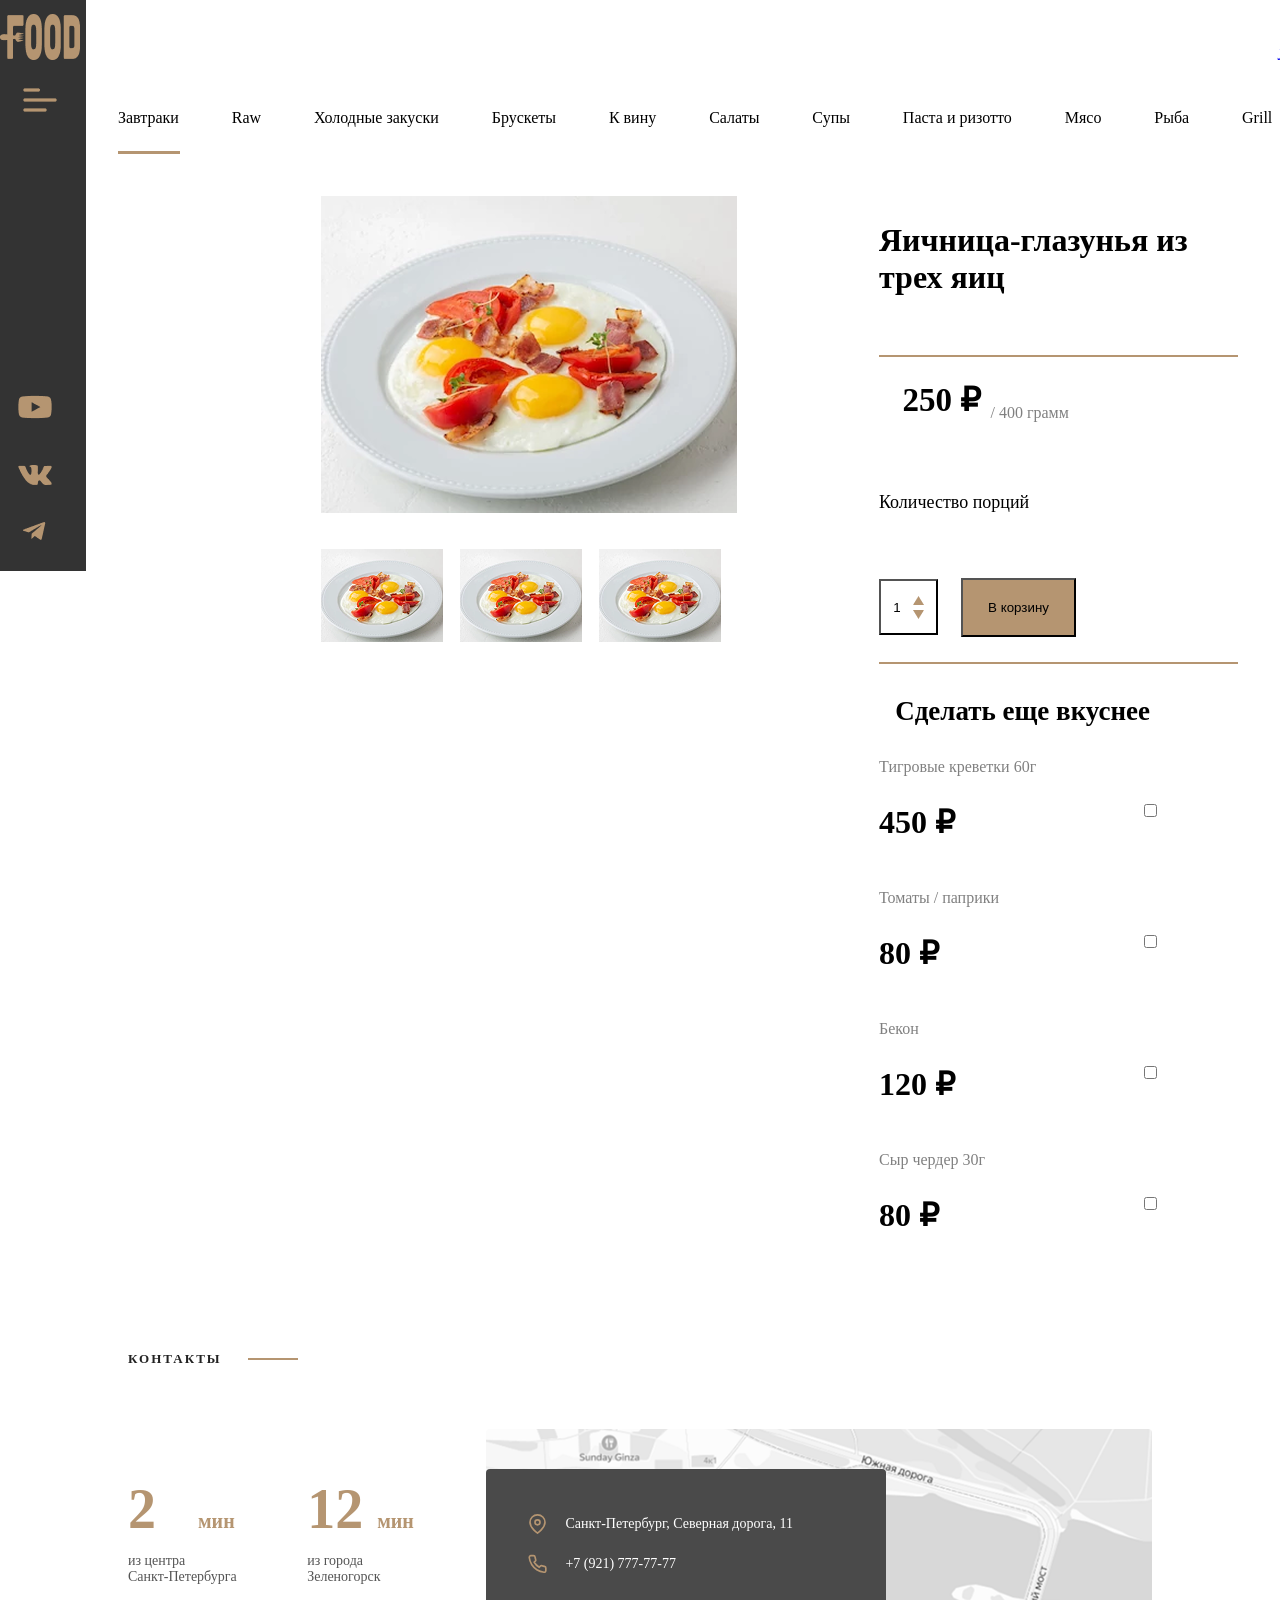
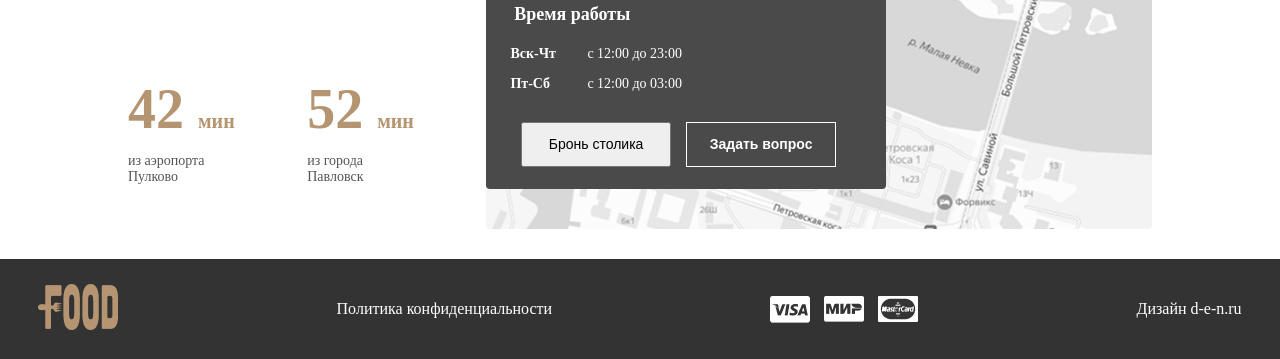
==== page3/page3.html @ 15094f84 "lkhg" ====
<!DOCTYPE html>
<html lang="en">
<head>
    <meta charset="UTF-8">
    <meta name="viewport" content="width=device-width, initial-scale=1.0">
    <title>Document</title>
    <link rel="stylesheet" href="page.3.css">
</head>
<body>
     <div class="section_one">
        
        <div class="left_header">
        <div class="header_mini">
           <img src="../assets/Frame 2.png" alt="IMG">
            <div class="nav_icons">
                <div class="nav_mini_icons">
                     <img src="../assets/soc-icons.png" alt="IMG">
                     <img src="../assets/soc-icons (1).png" alt="IMG">
                     <img src="../assets/Vector (3).png" alt="IMG">
                </div>
                
            </div>
            
        </div>
    </div>
    
    <div class="right_food">
        
        <div class="right_food_container">
            
            <div class="nav">
                
                <div class="navigashion">
                    
                   <a href="../page4/page4.html"> Личный кабинет </a>
                   <img src="../assets/Vector (4).png" alt="IMG">
                   <img src="../assets/Vector (5).png" alt="IMG">
                </div>
                
            </div>
            <div class="sortirovka">
                
                <div class="tire_big">
                    <div class="tire"></div>
                </div>
                      <ul>
                          <li><a href="#"></a> Завтраки </li>
                          <li><a href="#"></a> Raw </li>
                          <li><a href="#"></a> Холодные закуски </li>
                          <li><a href="#"></a> Брускеты </li>
                          <li><a href="#"></a> К вину </li>
                          <li><a href="#"></a> Салаты </li>
                          <li><a href="#"></a> Супы </li>
                          <li><a href="#"></a> Паста и ризотто </li>
                          <li><a href="#"></a> Мясо </li>
                          <li><a href="#"></a> Рыба </li>
                          <li><a href="#"></a> Grill </li>
                          <li><a href="#"></a> Мангал </li>
                          <li><a href="#"></a> Гарниры </li>
                          
                      </ul>
                      
                      

            </div>
        </div>
        <div class="mini_menu">
                <div class="mini_menu_container">
                    <div class="container_left">
                        <div class="img_left">
                            <img src="../assets/Rectangle 59.png" alt="IMG">
                        </div>
                        <div class="mini_img">
                            <img src="../assets/Rectangle 62.png" alt="IMG">
                            <img src="../assets/Rectangle 62.png" alt="IMG">
                            <img src="../assets/Rectangle 62.png" alt="IMG">
                        </div>
                    </div>
                    <div class="right_menu_container">
                        <div class="right_menu_mini_container">
                            <div class="menu_p">
                                <p><strong>Яичница-глазунья из трех яиц</strong></p>
                            </div>
                            <div class="tiretwo"></div>
                            <div class="p_menu_right">
                                <p><strong>250 ₽</strong></p>
                                <div class="gr">
                                    <p>/ 400 грамм</p>
                                </div>
                            </div>
                            <div class="text_kol-vo_menu">
                                <p>Количество порций</p>
                            </div>
                            
                            <div class="button_mini">
                                <button class="one_but"> 1 <img src="../assets/Group 14.png" alt="IMG"></button>
                                <button>В корзину</button>
                            </div>
                            <div class="tiretwo"></div>
                            <div class="text_two">
                                <p><strong>Сделать еще вкуснее</strong></p>
                            </div>

                           <div class="section_section">
                             <div class="p_grey">
                                <p>Тигровые креветки 60г</p>
                            </div>
                             <div class="text_strong">
                                    <p><strong>450 ₽</strong></p>
                                </div>
                                <div class="grey_one_img">
                                    <input type="checkbox" name="" id="">
                                </div>
                            <div class="p_grey">
                                <p>Томаты / паприки</p>
                               
                            </div>
                             <div class="text_strong">
                                    <p><strong>80 ₽</strong></p>
                                </div>
                            <div class="grey_two_img">
                                 <input type="checkbox" name="" id="">
                            </div>
                            <div class="p_grey">
                                <p>Бекон</p>
                                
                            </div>
                            <div class="text_strong">
                                    <p><strong>120 ₽</strong></p>
                                </div>
                               
                            <div class="img_grey">
                                <input type="checkbox" name="" id="">
                            </div>
                            <div class="p_grey">
                                <p>Сыр чердер 30г</p>
                                
                            </div>
                            <div class="text_strong">
                                    <p><strong>80 ₽</strong></p>
                                </div>
                            <div class="img_grey_four">
                               <input type="checkbox" name="" id="">
                            </div>
                           </div>

                        </div>
                    </div>
                </div>
            </div>
           
    </div>
</div>

<div class="sec4">
        <div class="sec4_container">

     
        <div class="sec4_header">
            <p class="sec4_title">КОНТАКТЫ</p>
            <div class="sec4_line"></div>
        </div>

      
        <div class="sec4_content">

         
            <div class="sec4_times">
                <div class="time_block">
                    <div class="time_number">
                        <span class="num">2</span>
                        <span class="unit">мин</span>
                    </div>
                    <p class="time_label">из центра<br>Санкт-Петербурга</p>
                </div>

                <div class="time_block">
                    <div class="time_number">
                        <span class="num">12</span>
                        <span class="unit">мин</span>
                    </div>
                    <p class="time_label">из города<br>Зеленогорск</p>
                </div>

                <div class="time_block">
                    <div class="time_number">
                        <span class="num">42</span>
                        <span class="unit">мин</span>
                    </div>
                    <p class="time_label">из аэропорта<br>Пулково</p>
                </div>

                <div class="time_block">
                    <div class="time_number">
                        <span class="num">52</span>
                        <span class="unit">мин</span>
                    </div>
                    <p class="time_label">из города<br>Павловск</p>
                </div>
            </div>

        
            <div class="sec4_map">
              
                <div class="map_bg">
                 
                </div>

                <div class="map_overlay">
                    <div class="overlay_info">
                        <div class="info_row">
                            <svg class="icon" viewBox="0 0 24 24" fill="none" stroke="#B59571" stroke-width="2">
                                <path d="M21 10c0 7-9 13-9 13s-9-6-9-13a9 9 0 0 1 18 0z"/>
                                <circle cx="12" cy="10" r="3"/>
                            </svg>
                            <span>Санкт-Петербург, Северная дорога, 11</span>
                        </div>

                        <div class="info_row">
                            <svg class="icon" viewBox="0 0 24 24" fill="none" stroke="#B59571" stroke-width="2">
                                <path d="M22 16.92v3a2 2 0 0 1-2.18 2 19.79 19.79 0 0 1-8.63-3.07
                                         19.5 19.5 0 0 1-6-6 19.79 19.79 0 0 1-3.07-8.67
                                         A2 2 0 0 1 4.11 2h3a2 2 0 0 1 2 1.72c.127.96.361 1.903.7 2.81
                                         a2 2 0 0 1-.45 2.11L8.09 9.91a16 16 0 0 0 6 6l1.27-1.27
                                         a2 2 0 0 1 2.11-.45c.907.339 1.85.573 2.81.7A2 2 0 0 1 22 16.92z"/>
                            </svg>
                            <span>+7 (921) 777-77-77</span>
                        </div>

                        <h3 class="work_title">Время работы</h3>

                        <div class="work_schedule">
                            <p><strong>Вск-Чт</strong>&nbsp;&nbsp;с 12:00 до 23:00</p>
                            <p><strong>Пт-Сб</strong>&nbsp;&nbsp;с 12:00 до 03:00</p>
                        </div>

                        <div class="overlay_buttons">
                            <button class="btn_primary">Бронь столика</button>
                            <button class="btn_outline_light">Задать вопрос</button>
                        </div>
                    </div>
                </div>
            </div>

        </div>
        </div>
        </div>
<footer class="footer">
    <div class="footer_container">

       
        <div class="footer_left">
            <div class="footer_logo_inner">
                <img src="../assets/logo.png" alt="FOOD">
            </div>
            
        </div>

    
        <div class="footer_center">
            <div class="footer_center_inner">
                <a href="#" class="footer_link">Политика конфиденциальности</a>
            </div>

        </div>
                    <div class="footer_left_mir">
                <img src="../assets/Vector (7).png" alt="IMG">
                <img src="../assets/mir-svgrepo-com 1.png" alt="IMG">
                <img src="../assets/mastercard-svgrepo-com 1.png" alt="IMG">
            </div>
        <div class="footer_right">
            <div class="footer_right_inner">
                <span class="footer_text">Дизайн d-e-n.ru</span>
            </div>
            </div>
        </div>
                                </footer>
                        
                </div>
         </div>
    </div>


</body>
</html>
---- page3/page.3.css ----
*{
    padding: 0%;
    margin: 0%;
}

.section_one{
    width: 1520px;
    height: 1259px;
    display: flex;
}

.left_header {
    width: 86px;
    height: 571px;
    background-color: #333333;
    position: fixed;
    display: flex;
    justify-content: space-between;
    align-items: center;
}

.header_mini{
    width: 84px;
    height: 142%;
    display: flex;
    justify-content: space-around;
    align-items: flex-start;
    font-size: 53px;
    flex-direction: column;
}

.nav_icons{
    width: 10%;
    height: 21%;
}

.nav_mini_icons{
    width: 69px;
    height: 90%;
    display: flex;
    justify-content: space-between;
    flex-direction: column;
    align-items: center;
}

.right_food{
    width: 131%;
    height: 38%;
    display: flex;
    justify-content: center;
    flex-wrap: wrap;
    align-items: center;
   
}

.right_food_container{
    width: 96%;
    display: flex;
    flex-wrap: wrap;
    justify-content: center;
    align-items: center;
}

.nav{
    width: 100%;
    height: 109px;
    display: flex;
    justify-content: end;
    align-items: center;
    flex-wrap: wrap;
}

.sortirovka{
width: 100%;
    height: 100%;
    display: flex;
    justify-content: flex-end;
}

.sortirovka ul {
width: 94%;
    height: 3%;
    display: flex;
    justify-content: space-between;
    align-items: center;
}

.tire{
    width: 62px;
    background-color: #B59571;
    height: 3px;
}

.tire_big{
   width: 0px;
    height: 87px;
    display: flex;
    justify-content: center;
    flex-direction: column-reverse;
}

.navigashion{
    width: 223px;
    height: 33px;
    display: flex;
    justify-content: space-around;
    align-items: center;
}

.navigashion a{
        text-decoration: none;
    list-style: none;
}

.sortirovka ul li {
    list-style: none;
    text-decoration: none;
    list-style: none;
}

.mini_menu{
    width: 1000px;
    height: 900px;
    display: flex;
    justify-content: center;
    align-items: center;
}

.mini_menu_container{
    width: 103%;
    height: 100%;
    display: flex;
    justify-content: space-around;
}

.menu_p{
    width: 342px;
    height: 133px;
    font-size: 32px;
}

.tiretwo{
    width: 359px;
    height: 2px;
    background-color: #B59571;
}

.p_menu_right{
    width: 225px;
    height: 95px;
    display: flex;
    justify-content: center;
    align-items: center;
}

.p_menu_right p{
    width: 88px;
    height: 49px;
}

.p_menu_right p strong{
    font-size: 33px;
}

.gr{
    width: 90px;
    height: 2px;
    color: grey;
}

.text_kol-vo_menu{
    width: 219px;
    height: 100px;
    font-size: 18px;
    display: flex;
    justify-content: flex-start;
    align-items: center;
}

.button_mini .one_but{
width: 59px;
    height: 56px;
    display: flex;
    justify-content: space-evenly;
    align-items: center;
    background-color: #FFF;
}

.button_mini button{
width: 115px;
    height: 59px;
    display: flex;
    justify-content: center;
    align-items: center;
    background-color: #B59571;
}

.button_mini{
    width: 197px;
    height: 110px;
    display: flex;
    justify-content: space-between;
    align-items: center;
}

.text_two{
    width: 271px;
    height: 94px;
    display: flex;
    justify-content: end;
    align-items: center;
    font-size: 27px;
}

.p_grey p {
        width: 160px;
    height: 45px;
    color: grey;
}

.section_section{
    width: 281px;
    height: 312px;
    display: flex;
    justify-content: flex-start;
    align-items: flex-start;
    flex-wrap: wrap;
}

.right_menu_container{
    width: 32%;
    display: flex;
    justify-content: center;
}

.right_menu_mini_container{
    width: 100%;
    display: flex;
    justify-content: center;
    flex-direction: column;
}

.text_strong{
    width: 265px;
    height: 86px;
    display: flex;
    justify-content: flex-start;
    font-size: 32px;
}

input{
    font-size: 32px;
}

.sec4 {
    width: 100%;
    height: 600px;
    background-color: #fff;
    display: flex;
    justify-content: center;
    align-items: center;
}

.sec4_container {
    width: 80%;
    height: 100%;
    display: flex;
    flex-direction: column;
    justify-content: center;
}

.sec4_header {
    width: 100%;
    height: 60px;
    display: flex;
    align-items: center;
}

.sec4_title {
    font-size: 13px;
    font-weight: 700;
    letter-spacing: 2px;
    color: #222;
    text-transform: uppercase;
    width: 120px;
    height: 20px;
    display: flex;
    align-items: center;
}

.sec4_line {
    width: 50px;
    height: 2px;
    background-color: #B59571;
}

.sec4_content {
    width: 100%;
    height: 400px;
    display: flex;
    position: relative;
    top: 40px;
}

.sec4_times {
    width: 35%;
    height: 100%;
    display: flex;
    flex-wrap: wrap;
}

.time_block {
    width: 50%;
    height: 50%;
    display: flex;
    flex-direction: column;
    justify-content: center;
}

.time_number {
    width: 100%;
    height: 80px;
    display: flex;
    align-items: baseline;
}

.time_number .num {
    font-size: 56px;
    font-weight: 700;
    color: #B59571;
    width: 70px;
    height: 80px;
    display: flex;
    align-items: center;
    justify-content: flex-start;
}

.time_number .unit {
    font-size: 20px;
    font-weight: 700;
    color: #B59571;
    width: 50px;
    height: 80px;
    display: flex;
    align-items: center;
}

.time_label {
    font-size: 14px;
    color: #555;
    width: 100%;
    height: 40px;
    display: flex;
    flex-direction: column;
    justify-content: center;
}

.sec4_map {
    width: 65%;
    height: 100%;
    position: relative;
}

.map_bg {
    width: 100%;
    height: 100%;
    background-image: url(../assets/Rectangle\ 43.png);
    background-size: cover;
    background-position: center;
    border-radius: 4px;
}

.map_overlay {
    width: 60%;
    height: 320px;
    background-color: #4a4a4a;
    display: flex;
    align-items: center;
    position: absolute;
    top: 50%;
    left: 0;
    transform: translateY(-50%);
    border-radius: 4px;
}

.overlay_info {
    width: 100%;
    height: 100%;
    display: flex;
    flex-direction: column;
    justify-content: center;
}

.info_row {
    width: 100%;
    height: 40px;
    display: flex;
    align-items: center;
    color: #fff;
    font-size: 14px;
}

.icon {
    width: 79px;
    height: 20px;
    position: relative;
    right: -12px;
}

.work_title {
width: 43%;
    height: 40px;
    display: flex;
    justify-content: center;
    align-items: center;
    color: #fff;
    font-size: 18px;
    font-weight: 700;
    position: relative;
    top: 10px;
}

.work_schedule {
    width: 100%;
    height: 70px;
    display: flex;
    flex-direction: column;
    justify-content: center;
    position: relative;
    top: 10px;
}

.work_schedule p {
    width: 55%;
       height: 30px;
    display: flex;
    justify-content: center;
    align-items: center;
    color: #fff;
    font-size: 14px;
}

.work_schedule strong {
    font-weight: 700;
    width: 70px;
    height: 30px;
    display: flex;
    align-items: center;
}

.overlay_buttons {
    justify-content: center;
    width: 100%;
    height: 60px;
    display: flex;
    align-items: center;
    position: relative;
    top: 20px;
}

.overlay_buttons .btn_primary {
    width: 150px;
    height: 45px;
    font-size: 14px;
    position: relative;
    right: 15px;
}

.btn_outline_light {
    width: 150px;
    height: 45px;
    background-color: transparent;
    color: #fff;
    border: 1px solid #fff;
    font-size: 14px;
    font-weight: 600;
    cursor: pointer;
    display: flex;
    justify-content: center;
    align-items: center;
}

.btn_outline_light:hover {
    background-color: rgba(255, 255, 255, 0.1);
}

footer{
    width: 100%;
    height: 100px;
    background-color:#333333;
    display: flex;
    justify-content: space-around;
    align-items: center;
}

footer{
    color:#FFF;
}

footer a{
    color:#FFF;
    list-style: none;
    text-decoration: none;
}

.footer_container{
    width: 94%;
    height: 81%;
    display: flex;
    justify-content: space-between;
    align-items: center;
}

.footer_left_mir{
    width: 148px;
    height: 60px;
    display: flex;
    justify-content: space-between;
    align-items: center;
}

.container_left{
    width: 436px;
    height: 446px;
    display: flex;
    justify-content: space-between;
    flex-direction: column;
}

.mini_img{
        width: 400px;
    height: 93px;
    display: flex;
    justify-content: space-between;
}
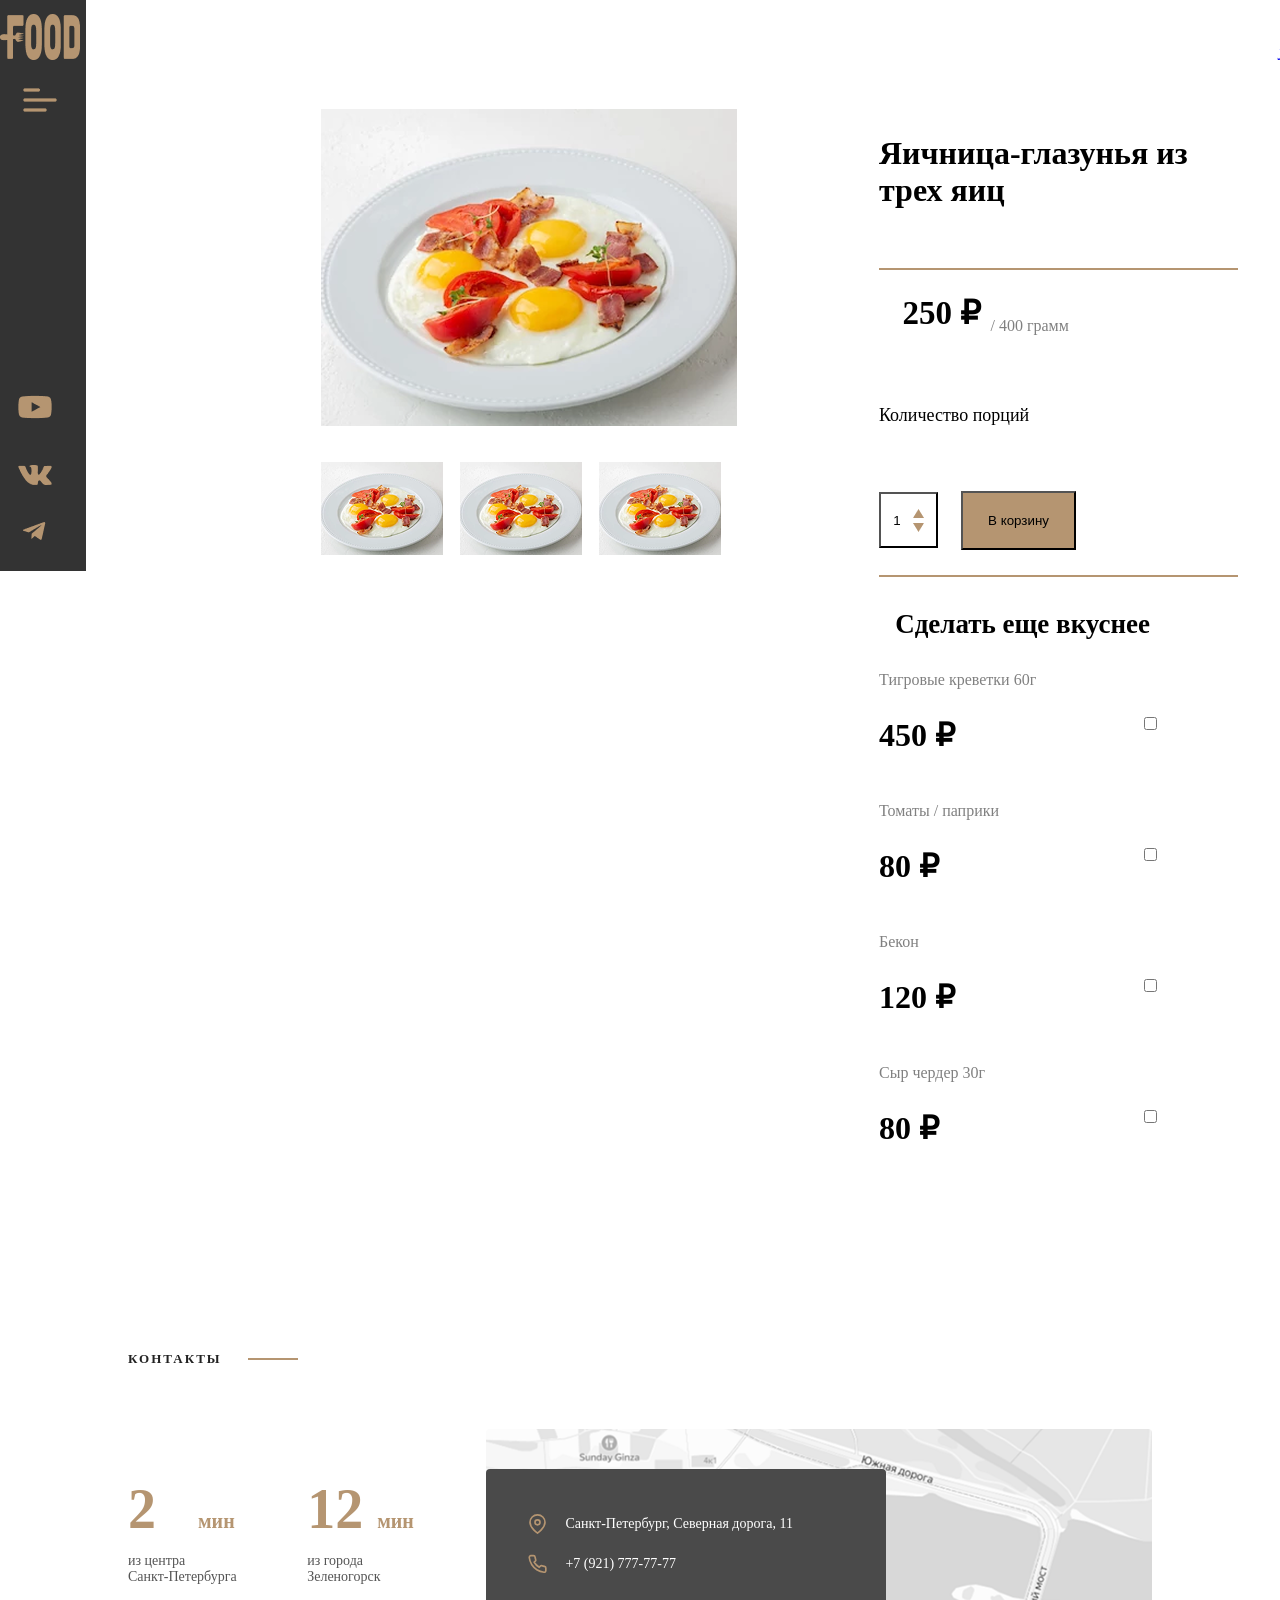
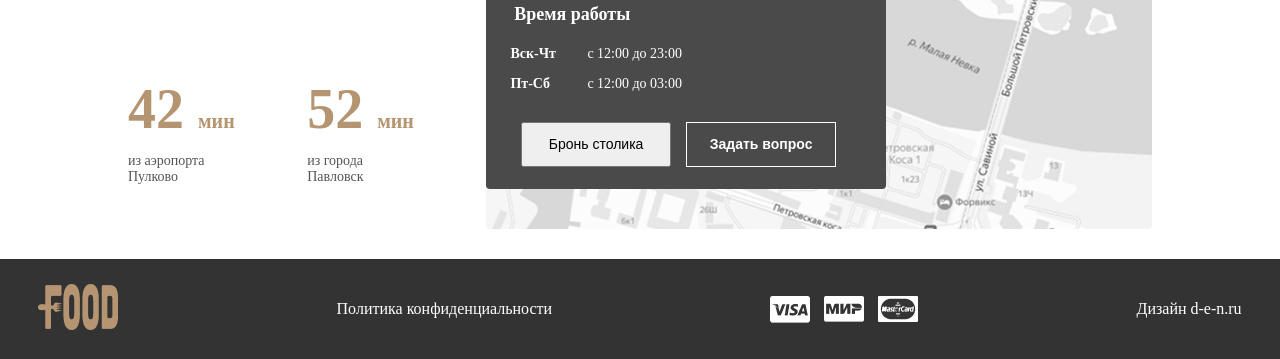
==== commit f83a8f46: "asd" ====
--- a/page3/page3.html
+++ b/page3/page3.html
@@ -39,30 +39,35 @@
                 
             </div>
             <div class="sortirovka">
-                
-                <div class="tire_big">
-                    <div class="tire"></div>
-                </div>
-                      <ul>
-                          <li><a href="#"></a> Завтраки </li>
-                          <li><a href="#"></a> Raw </li>
-                          <li><a href="#"></a> Холодные закуски </li>
-                          <li><a href="#"></a> Брускеты </li>
-                          <li><a href="#"></a> К вину </li>
-                          <li><a href="#"></a> Салаты </li>
-                          <li><a href="#"></a> Супы </li>
-                          <li><a href="#"></a> Паста и ризотто </li>
-                          <li><a href="#"></a> Мясо </li>
-                          <li><a href="#"></a> Рыба </li>
-                          <li><a href="#"></a> Grill </li>
-                          <li><a href="#"></a> Мангал </li>
-                          <li><a href="#"></a> Гарниры </li>
-                          
-                      </ul>
-                      
-                      
-
-            </div>
+    <input type="checkbox" id="burger-toggle" class="burger-toggle">
+    <label for="burger-toggle" class="burger-menu">
+        <span class="burger-icon">
+            <span></span>
+            <span></span>
+            <span></span>
+        </span>
+    </label>
+    
+   
+  
+    <div class="mobile-menu">
+        <ul>
+            <li><a href="#">Завтраки</a></li>
+            <li><a href="#">Raw</a></li>
+            <li><a href="#">Холодные закуски</a></li>
+            <li><a href="#">Брускеты</a></li>
+            <li><a href="#">К вину</a></li>
+            <li><a href="#">Салаты</a></li>
+            <li><a href="#">Супы</a></li>
+            <li><a href="#">Паста и ризотто</a></li>
+            <li><a href="#">Мясо</a></li>
+            <li><a href="#">Рыба</a></li>
+            <li><a href="#">Grill</a></li>
+            <li><a href="#">Мангал</a></li>
+            <li><a href="#">Гарниры</a></li>
+        </ul>
+    </div>
+</div>
         </div>
         <div class="mini_menu">
                 <div class="mini_menu_container">
--- a/page3/page.3.css
+++ b/page3/page.3.css
@@ -532,4 +532,351 @@
     height: 93px;
     display: flex;
     justify-content: space-between;
+}
+
+/* Скрываем чекбокс */
+.burger-toggle {
+    display: none;
+}
+
+/* Бургер-иконка */
+.burger-menu {
+    display: none;
+    cursor: pointer;
+    width: 30px;
+    height: 25px;
+    position: relative;
+    z-index: 1000;
+}
+
+.burger-icon {
+    width: 100%;
+    height: 100%;
+    display: flex;
+    flex-direction: column;
+    justify-content: space-between;
+}
+
+.burger-icon span {
+    display: block;
+    width: 100%;
+    height: 3px;
+    background-color: #B59571;
+    border-radius: 2px;
+    transition: all 0.3s ease;
+}
+
+/* Мобильное меню */
+.mobile-menu {
+    display: none;
+    position: fixed;
+    top: 0;
+    left: -100%;
+    width: 80%;
+    height: 100vh;
+    background-color: #333333;
+    z-index: 999;
+    transition: left 0.3s ease;
+    overflow-y: auto;
+}
+
+.mobile-menu ul {
+    list-style: none;
+
+}
+
+.mobile-menu ul li {
+    border-bottom: 1px solid #444;
+}
+
+.mobile-menu ul li a {
+    display: block;
+    color: #fff;
+    text-decoration: none;
+    font-size: 16px;
+    transition: background-color 0.3s ease;
+}
+
+.mobile-menu ul li a:hover {
+    background-color: #444;
+}
+
+
+.burger-toggle:checked ~ .burger-menu .burger-icon span:nth-child(1) {
+    transform: rotate(45deg) translate(7px, 7px);
+}
+
+.burger-toggle:checked ~ .burger-menu .burger-icon span:nth-child(2) {
+    opacity: 0;
+}
+
+.burger-toggle:checked ~ .burger-menu .burger-icon span:nth-child(3) {
+    transform: rotate(-45deg) translate(7px, -7px);
+}
+
+.burger-toggle:checked ~ .mobile-menu {
+    left: 0;
+}
+
+
+@media (min-width: 400px) and (max-width: 600px) {
+    .section_one {
+                width: 400px;
+        height: auto;
+        display: flex;
+        justify-content: center;
+    }
+    
+    .desktop-menu {
+        display: none;
+    }
+    
+    .burger-menu {
+        display: block;
+    }
+    
+    .mobile-menu {
+        display: block;
+    }
+    
+    .sortirovka {
+        justify-content: flex-end;
+        position: relative;
+    }
+    .left_header{
+        width: 86px;
+    height: 571px;
+    background-color: #333333;
+    position: fixed;
+    display: flex;
+    justify-content: space-between;
+    align-items: center;
+    display: none;
+    }
+    .right_food{
+            width: 100%;
+    height: 1168px;
+    display: flex;
+    justify-content: center;
+    flex-wrap: wrap;
+    align-items: center;
+    }
+    .right_food_container{
+            width: 400px;
+    display: flex;
+    flex-wrap: wrap;
+    }
+    .mini_menu{
+        width: 400px;
+    height: 900px;
+    display: flex;
+    justify-content: center;
+    align-items: center;
+    flex-direction: column;
+    }
+
+    .mini_menu_container{
+            width: 100%;
+    height: 100%;
+    display: flex;
+    justify-content: space-around;
+    flex-direction: column;
+    }
+
+    .sec4{
+            width: 100%;
+    height: 1580px;
+    background-color: #fff;
+    display: flex;
+    justify-content: center;
+    align-items: center;
+    }
+    .sec4_container{
+        width: 80%;
+    height: 16%;
+    display: flex;
+    flex-direction: column;
+    justify-content: center;
+}
+footer{
+    width: 400px;
+    height: 100px;
+    background-color: #333333;
+    display: flex;
+    justify-content: space-around;
+    align-items: center;
+}
+.footer_container{
+        width: 100%;
+    height: 81%;
+    display: flex;
+    justify-content: space-between;
+    align-items: center;
+}
+.footer_left{
+        width: 85px;
+}
+.footer_center{
+        width: 124px;
+    font-size: 7px;
+}
+.footer_left_mir{
+        width: 169px;
+    height: 43px;
+    display: flex;
+    justify-content: space-between;
+    align-items: center;
+    font-size: 11px;
+}
+
+.footer_right{
+        width: 120px;
+    font-size: 10px;
+    display: flex;
+    justify-content: space-around;
+}
+.btn_primary{
+            width: 80px;
+    height: 25px;
+    background-color: #B59571;
+    color: #fff;
+    border: none;
+    font-size: 10px;
+    font-weight: 600;
+    cursor: pointer;
+    display: flex;
+    justify-content: center;
+    align-items: center;
+    position: relative;
+    right: 20px;
+    }
+
+    .btn_outline{
+        width: 80px;
+    height: 25px;
+    background-color: #fff;
+    color: #222;
+    border: 1px solid #ccc;
+    font-size: 8px;
+    font-weight: 600;
+    cursor: pointer;
+    display: flex;
+    justify-content: center;
+    align-items: center;
+    }
+
+    .map_overlay{
+        width: 100%;
+    height: 320px;
+    background-color: #4a4a4a;
+    display: flex;
+    align-items: center;
+    position: absolute;
+    top: 50%;
+    left: 0;
+    transform: translateY(-50%);
+    border-radius: 4px;
+    }
+
+    .time_number{
+               width: 175px;
+        height: 80px;
+        display: flex;
+        align-items: baseline;
+        justify-content: center;
+    }
+
+    .time_number .num{
+        font-size: 15px;
+    font-weight: 700;
+    color: #B59571;
+    width: 89px;
+    height: 80px;
+    display: flex;
+    align-items: center;
+    justify-content: flex-start;
+    }
+
+    .time_number .unit{
+        font-size: 10px;
+    font-weight: 700;
+    color: #B59571;
+    width: 50px;
+    height: 151px;
+    display: flex;
+    align-items: center;
+    }
+
+    .time_label{
+    font-size: 7px;
+        color: #555;
+        width: 374px;
+        height: 40px;
+        display: flex;
+        position: relative;
+        left: 16px;
+    }
+
+    .work_schedule{
+            width: 400px;
+    height: 70px;
+    display: flex;
+    flex-direction: column;
+    justify-content: center;
+    position: relative;
+    top: 10px;
+    }
+
+    .work_title{
+        width: 61%;
+    height: 40px;
+    display: flex;
+    justify-content: center;
+    align-items: center;
+    color: #fff;
+    font-size: 18px;
+    font-weight: 700;
+    position: relative;
+    top: 10px;
+    }
+
+    .overlay_buttons{
+            justify-content: center;
+        width: 111%;
+        height: 60px;
+        display: flex;
+        align-items: center;
+        position: relative;
+        top: 20px;
+    }
+
+    .overlay_buttons .btn_primary{
+        width: 80px;
+    height: 23px;
+    font-size: 9px;
+    position: relative;
+    right: 15px;
+    }
+
+    .btn_outline_light{
+        width: 83px;
+    height: 23px;
+    background-color: transparent;
+    color: #fff;
+    border: 1px solid #fff;
+    font-size: 9px;
+    font-weight: 600;
+    cursor: pointer;
+    display: flex;
+    justify-content: center;
+    align-items: center;
+    }
+
+    .sec4_container{
+                width: 80%;
+        height: 32%;
+        display: flex;
+        flex-direction: column;
+        justify-content: center;
+    }
 }
